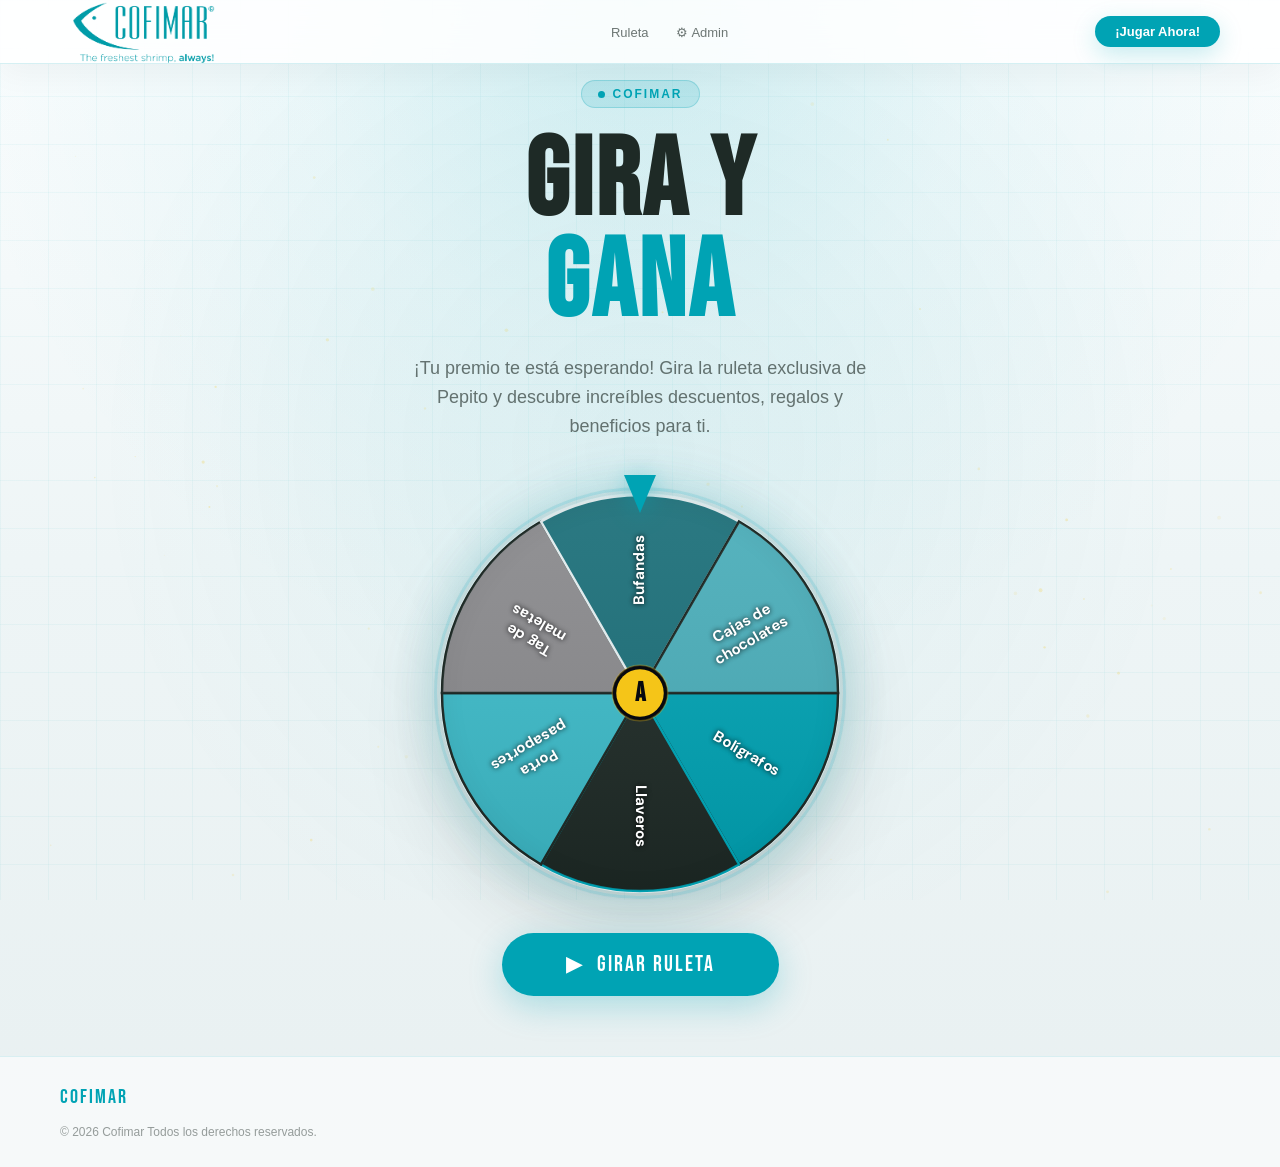
==== index.html @ 33d2b13e "logo" ====
<!DOCTYPE html>
<html lang="es">
<head>
  <meta charset="UTF-8" />
  <meta name="viewport" content="width=device-width, initial-scale=1.0" />
  <title>Cofimar — Ruleta de Premios</title>
  <link rel="preconnect" href="https://fonts.googleapis.com" />
  <link rel="preconnect" href="https://fonts.gstatic.com" crossorigin />
  <link href="https://fonts.googleapis.com/css2?family=Bebas+Neue&family=DM+Sans:wght@400;500;700&display=swap" rel="stylesheet" />
  <link rel="stylesheet" href="css/base.css" />
  <link rel="stylesheet" href="css/navbar.css" />
  <link rel="stylesheet" href="css/hero.css" />
  <link rel="stylesheet" href="css/wheel.css" />
  <link rel="stylesheet" href="css/sections.css" />
  <link rel="stylesheet" href="css/modal.css" />
  <link rel="stylesheet" href="css/footer.css" />
</head>
<body>

  <!-- Background canvas -->
  <canvas id="bgCanvas"></canvas>

  <!-- ── NAVBAR ── -->
  <nav id="navbar">
    <a href="#" class="nav-logo">
      <img src="Img/Logo-Cofimar.png" alt="Cofimar Logo" class="logo-img">
      <!-- <div class="nav-logo-mark">C</div>
      <span class="nav-logo-text">Cofimar</span> -->
    </a>
    <ul class="nav-links" id="navLinks">
      <li><a href="#ruleta">Ruleta</a></li>
      <li><a href="admin.html">⚙ Admin</a></li>
      <!-- <li><a href="#premios">Premios</a></li>
      <li><a href="#nosotros">Nosotros</a></li> -->
    </ul>
    <a href="#ruleta" class="nav-cta">¡Jugar Ahora!</a>
    <button class="nav-hamburger" id="hamburger" aria-label="Menú">
      <span></span><span></span><span></span>
    </button>
  </nav>

  <!-- ── HERO ── -->
  <section class="hero" id="ruleta">
    <div class="hero-eyebrow">
      <div class="eyebrow-dot"></div>
      Cofimar
    </div>
    <h1 class="hero-title">GIRA Y<br><span class="gold">GANA</span></h1>
    <p class="hero-sub">¡Tu premio te está esperando! Gira la ruleta exclusiva de Pepito y descubre increíbles descuentos, regalos y beneficios para ti.</p>

    <div class="wheel-stage">
      <div class="wheel-glow"></div>
      <div class="wheel-outer">
        <div class="wheel-pointer"></div>
        <div class="wheel-border"></div>
        <canvas id="wheelCanvas"></canvas>
      </div>
    </div>

    <div class="controls">
      <button class="spin-btn" id="spinBtn">&#9654;&nbsp;&nbsp;GIRAR RULETA</button>
      <!-- <p class="spin-hint">Un intento por visita &mdash; Premios reales garantizados</p> -->
    </div>
  </section>

  
  <!--  PREMIOS 
  <section class="prizes-section" id="premios">
    <p class="section-label">Lo que puedes ganar</p>
    <h2 class="section-title">NUESTROS PREMIOS</h2>
    <div class="prizes-grid" id="prizesGrid"></div>
  </section>

  <!-- ── NOSOTROS ─
  <section class="features-section" id="nosotros">
    <p class="section-label">¿Por qué Pepito?</p>
    <h2 class="section-title">CONFIANZA GARANTIZADA</h2>
    <div class="features-grid">
      <div class="feature-card">
        <div class="feature-icon">🏆</div>
        <div class="feature-title">Premios Reales</div>
        <div class="feature-text">Todos los premios son válidos y canjeables en cualquiera de nuestras sucursales a nivel nacional.</div>
      </div>
      <div class="feature-card">
        <div class="feature-icon">⚡</div>
        <div class="feature-title">Instantáneo</div>
        <div class="feature-text">Sabrás tu premio al instante. Sin formularios, sin esperas, sin complicaciones.</div>
      </div>
      <div class="feature-card">
        <div class="feature-icon">🔒</div>
        <div class="feature-title">100% Seguro</div>
        <div class="feature-text">Tu participación está protegida. No requerimos datos bancarios ni información sensible.</div>
      </div>
      <div class="feature-card">
        <div class="feature-icon">🎯</div>
        <div class="feature-title">Sin Letra Chica</div>
        <div class="feature-text">Lo que ves es lo que recibes. Pepito cree en la transparencia total con sus clientes.</div>
      </div>
    </div>
  </section> -->

  <!-- ── FOOTER ── -->
  <footer>
    <div class="footer-logo">Cofimar</div>
    <div class="footer-links">
      <!-- <a href="#">Términos y Condiciones</a>
      <a href="#">Política de Privacidad</a>
      <a href="#">Contacto</a>
      <a href="#">Sucursales</a> -->
    </div>
    <div class="footer-copy">&copy; 2026 Cofimar Todos los derechos reservados.</div>
  </footer>

  <!-- ── CONFETTI ── -->
  <div class="confetti-container" id="confettiContainer"></div>

  <!-- ── MODAL ── -->
  <div class="modal-overlay" id="modalOverlay">
    <div class="modal-card">
      <div class="modal-stars">
        <span class="modal-star">⭐</span>
        <span class="modal-star">⭐</span>
        <span class="modal-star">⭐</span>
      </div>
      <div class="modal-icon-wrap" id="modalIcon">🏆</div>
      <div class="modal-tag">¡Felicidades!</div>
      <div class="modal-title">Acabas de ganar</div>
      <div class="modal-prize" id="modalPrize">Premio</div>
      <div class="modal-stock-info" id="modalStock"></div>
      <div class="modal-desc" id="modalDesc">Descripción del premio.</div>
      <button class="modal-btn" id="modalClaimBtn">🎁 &nbsp;RECLAMAR PREMIO</button>
      <!-- <button class="modal-secondary" id="modalCloseBtn">Cerrar</button> -->
    </div>
  </div>

  <!-- ── SCRIPTS ── -->
  <script src="js/data.js"></script>
  <script src="js/stock.js"></script>
  <script src="js/background.js"></script>
  <script src="js/wheel.js"></script>
  <script src="js/prizes.js"></script>
  <script src="js/confetti.js"></script>
  <script src="js/modal.js"></script>
  <script src="js/navbar.js"></script>
  <script src="js/main.js"></script>

</body>
</html>
---- css/base.css ----
*, *::before, *::after {
  box-sizing: border-box;
  margin: 0;
  padding: 0;
}

:root {
  --gold:       #00a3b4;
  --gold-light: #3dbcca;
  --gold-dim:   rgba(0, 163, 180, 0.14);
  --dark:       #1e2a26;
  --dark2:      #24332f;
  --dark3:      #eef3f4;
  --text:       #1e2a26;
  --text-muted: rgba(30, 42, 38, 0.64);
  --radius:     20px;
  --radius-sm:  10px;
  --transition: 0.2s ease;
}

html {
  scroll-behavior: smooth;
}

body {
  font-family: 'Montserrat', sans-serif;
  background:
    radial-gradient(circle at top center, rgba(0, 163, 180, 0.16) 0%, rgba(0, 163, 180, 0.05) 26%, transparent 52%),
    linear-gradient(180deg, #fafdfe 0%, #eef5f6 48%, #e8f0f1 100%);
  color: var(--text);
  min-height: 100vh;
  overflow-x: hidden;
}

/* Grid background pattern */
body::before {
  content: '';
  position: fixed;
  inset: 0;
  background-image:
    linear-gradient(rgba(0, 163, 180, 0.045) 1px, transparent 1px),
    linear-gradient(90deg, rgba(0, 163, 180, 0.045) 1px, transparent 1px),
    radial-gradient(circle at center, rgba(0, 163, 180, 0.06) 0%, transparent 70%);
  background-size: 48px 48px, 48px 48px, 100% 100%;
  pointer-events: none;
  z-index: 0;
}

/* Particle background canvas */
#bgCanvas {
  position: fixed;
  inset: 0;
  width: 100%;
  height: 100%;
  pointer-events: none;
  z-index: 0;
  opacity: 0.34;
}

/* Shared section labels */
.section-label {
  text-align: center;
  font-size: 12px;
  font-weight: 600;
  color: var(--gold);
  letter-spacing: 3px;
  text-transform: uppercase;
  margin-bottom: 14px;
}

.section-title {
  text-align: center;
  font-family: 'Bebas Neue', cursive;
  font-size: clamp(32px, 5vw, 52px);
  letter-spacing: 2px;
  color: var(--text);
  margin-bottom: 40px;
}

/* ─── Animations ─── */
@keyframes fadeUp {
  from { opacity: 0; transform: translateY(24px); }
  to   { opacity: 1; transform: translateY(0); }
}

@keyframes pulse {
  0%, 100% { opacity: 1; transform: scale(1); }
  50%       { opacity: 0.5; transform: scale(0.7); }
}

@keyframes glowPulse {
  0%, 100% { transform: scale(1); opacity: 0.8; }
  50%       { transform: scale(1.12); opacity: 1; }
}

@keyframes btnGlow {
  0%, 100% { box-shadow: 0 8px 40px rgba(0, 163, 180, 0.35), 0 0 0 0 rgba(0, 163, 180, 0.2); }
  50%       { box-shadow: 0 8px 40px rgba(0, 163, 180, 0.5), 0 0 0 12px rgba(0, 163, 180, 0); }
}

@keyframes popIn {
  0%   { transform: scale(0.3) rotate(-6deg); opacity: 0; }
  100% { transform: scale(1) rotate(0deg);    opacity: 1; }
}

@keyframes bounce {
  0%   { transform: translateY(0); }
  100% { transform: translateY(-8px); }
}

@keyframes starPop {
  0%  { transform: scale(0); opacity: 0; }
  60% { transform: scale(1.3); }
  100%{ transform: scale(1); opacity: 1; }
}

@keyframes confettiFall {
  0%   { transform: translateY(-20px) rotate(0deg); opacity: 1; }
  100% { transform: translateY(110vh) rotate(720deg); opacity: 0; }
}
---- css/navbar.css ----
/* ─────────────────────────────────────────
   navbar.css — Top navigation bar
───────────────────────────────────────── */

nav {
  position: fixed;
  top: 0; left: 0; right: 0;
  z-index: 100;
  display: flex;
  align-items: center;
  justify-content: space-between;
  padding: 0 clamp(16px, 5vw, 60px);
  height: 64px;
  background: rgba(255,255,255,0.86);
  backdrop-filter: blur(20px);
  border-bottom: 1px solid rgba(0,163,180,0.16);
  box-shadow: 0 10px 30px rgba(0,0,0,0.04);
}

/* Logo */
.nav-logo {
  display: flex;
  align-items: center;
  gap: 10px;
  text-decoration: none;
}

.logo-img {
  height: 100px; /* ajusta según tu diseño */
  width: auto;
  object-fit: contain;
}

.nav-logo-mark {
  width: 34px;
  height: 34px;
  border-radius: 10px;
  background: var(--gold);
  display: flex;
  align-items: center;
  justify-content: center;
  font-family: 'Bebas Neue', cursive;
  font-size: 20px;
  color: #ffffff;
  box-shadow: 0 8px 20px rgba(0,163,180,0.24);
}

.nav-logo-text {
  font-family: 'Bebas Neue', cursive;
  font-size: 22px;
  color: var(--gold);
  letter-spacing: 2px;
}

.nav-logo-text span {
  color: var(--text);
}

/* Links */
.nav-links {
  display: flex;
  gap: 28px;
  list-style: none;
}

.nav-links a {
  font-size: 13px;
  font-weight: 500;
  color: var(--text-muted);
  text-decoration: none;
  transition: color var(--transition);
}

.nav-links a:hover {
  color: var(--gold);
}

/* CTA button */
.nav-cta {
  background: var(--gold);
  color: #ffffff;
  border: none;
  border-radius: 50px;
  padding: 8px 20px;
  font-size: 13px;
  font-weight: 700;
  cursor: pointer;
  text-decoration: none;
  transition: transform 0.15s, box-shadow 0.15s;
  box-shadow: 0 8px 24px rgba(0,163,180,0.22);
}

.nav-cta:hover {
  transform: translateY(-1px);
  box-shadow: 0 10px 28px rgba(0,163,180,0.32);
}

/* Hamburger (mobile) */
.nav-hamburger {
  display: none;
  flex-direction: column;
  gap: 5px;
  cursor: pointer;
  background: none;
  border: none;
  padding: 4px;
}

.nav-hamburger span {
  display: block;
  width: 22px;
  height: 2px;
  background: var(--text);
  border-radius: 2px;
  transition: all 0.3s;
}

/* ─── Responsive ─── */
@media (max-width: 768px) {
  .nav-links,
  .nav-cta {
    display: none;
  }

  .nav-hamburger {
    display: flex;
  }

  .nav-links.open {
    display: flex;
    flex-direction: column;
    gap: 0;
    position: fixed;
    top: 64px;
    left: 0; right: 0;
    background: rgba(255,255,255,0.98);
    border-bottom: 1px solid rgba(0,163,180,0.12);
    padding: 16px 0;
    z-index: 99;
  }

  .nav-links.open li a {
    display: block;
    padding: 12px 24px;
    font-size: 15px;
  }
}
---- css/hero.css ----
/* ─────────────────────────────────────────
   hero.css — Hero section & CTA
───────────────────────────────────────── */

.hero {
  position: relative;
  z-index: 1;
  min-height: 100vh;
  display: flex;
  flex-direction: column;
  align-items: center;
  justify-content: center;
  padding: 80px clamp(16px, 5vw, 60px) 60px;
  text-align: center;
}

/* Eyebrow badge */
.hero-eyebrow {
  display: inline-flex;
  align-items: center;
  gap: 8px;
  background: var(--gold-dim);
  border: 1px solid rgba(0, 163, 180, 0.24);
  border-radius: 50px;
  padding: 6px 16px;
  font-size: 12px;
  font-weight: 600;
  color: var(--gold);
  letter-spacing: 2px;
  text-transform: uppercase;
  margin-bottom: 24px;
  animation: fadeUp 0.6s ease both;
}

.eyebrow-dot {
  width: 7px;
  height: 7px;
  border-radius: 50%;
  background: var(--gold);
  animation: pulse 2s ease infinite;
}

/* Title */
.hero-title {
  font-family: 'Bebas Neue', cursive;
  font-size: clamp(54px, 10vw, 110px);
  line-height: 0.92;
  letter-spacing: 3px;
  color: var(--text);
  margin-bottom: 20px;
  animation: fadeUp 0.6s 0.1s ease both;
}

.hero-title .gold {
  color: var(--gold);
}

/* Subtitle */
.hero-sub {
  font-size: clamp(15px, 2vw, 18px);
  color: var(--text-muted);
  max-width: 480px;
  line-height: 1.6;
  margin-bottom: 52px;
  animation: fadeUp 0.6s 0.2s ease both;
}

/* Spin button & hint */
.controls {
  margin-top: 40px;
  display: flex;
  flex-direction: column;
  align-items: center;
  gap: 20px;
  animation: fadeUp 0.7s 0.4s ease both;
}

.spin-btn {
  position: relative;
  background: var(--gold);
  color: #ffffff;
  border: none;
  border-radius: 50px;
  padding: clamp(14px, 2vw, 18px) clamp(36px, 6vw, 64px);
  font-family: 'Bebas Neue', cursive;
  font-size: clamp(18px, 3vw, 22px);
  letter-spacing: 2px;
  cursor: pointer;
  overflow: hidden;
  transition: transform 0.15s, box-shadow 0.2s;
  box-shadow: 0 10px 34px rgba(0, 163, 180, 0.28);
  animation: btnGlow 2.5s ease infinite;
}

.spin-btn::before {
  content: '';
  position: absolute;
  top: 0; left: -100%;
  width: 60%; height: 100%;
  background: linear-gradient(90deg, transparent, rgba(255, 255, 255, 0.35), transparent);
  transition: left 0.55s;
}

.spin-btn:hover::before {
  left: 150%;
}

.spin-btn:hover:not(:disabled) {
  transform: translateY(-3px);
  box-shadow: 0 16px 44px rgba(0, 163, 180, 0.38);
  animation: none;
}

.spin-btn:active:not(:disabled) {
  transform: scale(0.97);
}

.spin-btn:disabled {
  opacity: 0.45;
  cursor: not-allowed;
  transform: none;
  animation: none;
}

.spin-hint {
  font-size: 12px;
  color: var(--text-muted);
  letter-spacing: 0.5px;
}
---- css/wheel.css ----
/* ─────────────────────────────────────────
   wheel.css — Roulette wheel visual
───────────────────────────────────────── */

.wheel-stage {
  position: relative;
  display: flex;
  align-items: center;
  justify-content: center;
  animation: fadeUp 0.7s 0.3s ease both;
}

.wheel-glow {
  position: absolute;
  width: clamp(280px, 60vw, 420px);
  height: clamp(280px, 60vw, 420px);
  border-radius: 50%;
  background: radial-gradient(circle, rgba(0, 163, 180, 0.22) 0%, rgba(0, 163, 180, 0.08) 42%, transparent 72%);
  pointer-events: none;
  animation: glowPulse 3s ease infinite;
}

.wheel-outer {
  position: relative;
  width: clamp(260px, 55vw, 400px);
  height: clamp(260px, 55vw, 400px);
}

.wheel-pointer {
  position: absolute;
  top: -18px;
  left: 50%;
  transform: translateX(-50%);
  z-index: 10;
  width: 0;
  height: 0;
  border-left:  clamp(12px, 2vw, 16px) solid transparent;
  border-right: clamp(12px, 2vw, 16px) solid transparent;
  border-top:   clamp(28px, 4vw, 38px) solid var(--gold);
  filter: drop-shadow(0 4px 12px rgba(0, 163, 180, 0.45));
}

.wheel-border {
  position: absolute;
  inset: -6px;
  border-radius: 50%;
  border: 3px solid rgba(0, 163, 180, 0.18);
  box-shadow:
    0 0 60px rgba(0, 163, 180, 0.10),
    inset 0 0 30px rgba(30, 42, 38, 0.08);
}

#wheelCanvas {
  width: 100%;
  height: 100%;
  border-radius: 50%;
  display: block;
  box-shadow:
    0 0 60px rgba(0, 163, 180, 0.14),
    0 30px 80px rgba(30, 42, 38, 0.16);
  background: transparent;
}
---- css/sections.css ----
/* ─────────────────────────────────────────
   sections.css — Prizes & Features sections
───────────────────────────────────────── */

/* ── Prizes ── */
.prizes-section {
  position: relative;
  z-index: 1;
  padding: 60px clamp(16px, 5vw, 80px);
}

.prizes-grid {
  display: grid;
  grid-template-columns: repeat(auto-fit, minmax(200px, 1fr));
  gap: 16px;
  max-width: 900px;
  margin: 0 auto;
}

.prize-card {
  background: var(--dark2);
  border: 1px solid rgba(255, 255, 255, 0.06);
  border-radius: var(--radius);
  padding: 20px;
  display: flex;
  align-items: center;
  gap: 14px;
  transition: border-color 0.25s, transform 0.2s, box-shadow 0.2s;
  cursor: default;
}

.prize-card:hover {
  border-color: rgba(245, 197, 24, 0.3);
  transform: translateY(-2px);
  box-shadow: 0 12px 32px rgba(0, 0, 0, 0.4);
}

.prize-icon-wrap {
  width: 44px;
  height: 44px;
  flex-shrink: 0;
  border-radius: 12px;
  display: flex;
  align-items: center;
  justify-content: center;
  font-size: 22px;
}

.prize-info {
  min-width: 0;
}

.prize-name {
  font-size: 14px;
  font-weight: 700;
  color: var(--text);
  white-space: nowrap;
  overflow: hidden;
  text-overflow: ellipsis;
}

.prize-desc {
  font-size: 12px;
  color: var(--text-muted);
  margin-top: 2px;
  line-height: 1.4;
}

/* ── Features ── */
.features-section {
  position: relative;
  z-index: 1;
  padding: 40px clamp(16px, 5vw, 80px) 80px;
}

.features-grid {
  display: grid;
  grid-template-columns: repeat(auto-fit, minmax(220px, 1fr));
  gap: 20px;
  max-width: 900px;
  margin: 0 auto;
}

.feature-card {
  background: var(--dark3);
  border: 1px solid rgba(255, 255, 255, 0.05);
  border-radius: var(--radius);
  padding: 24px;
}

.feature-icon {
  width: 40px;
  height: 40px;
  border-radius: 10px;
  background: var(--gold-dim);
  border: 1px solid rgba(245, 197, 24, 0.2);
  display: flex;
  align-items: center;
  justify-content: center;
  font-size: 18px;
  margin-bottom: 14px;
}

.feature-title {
  font-size: 15px;
  font-weight: 700;
  color: var(--text);
  margin-bottom: 6px;
}

.feature-text {
  font-size: 13px;
  color: var(--text-muted);
  line-height: 1.5;
}

/* ── Stock badges ── */
.stock-badge {
  display: inline-block;
  margin-top: 6px;
  padding: 2px 8px;
  border-radius: 50px;
  font-size: 11px;
  font-weight: 600;
  letter-spacing: 0.3px;
}

.stock-ok {
  background: rgba(39, 174, 96, 0.15);
  color: #2ecc71;
  border: 1px solid rgba(39, 174, 96, 0.3);
}

.stock-low {
  background: rgba(230, 126, 34, 0.15);
  color: #e67e22;
  border: 1px solid rgba(230, 126, 34, 0.3);
  animation: stockPulse 1.5s ease infinite;
}

.stock-empty {
  background: rgba(255, 255, 255, 0.05);
  color: rgba(255, 255, 255, 0.3);
  border: 1px solid rgba(255, 255, 255, 0.08);
}

@keyframes stockPulse {
  0%, 100% { opacity: 1; }
  50%       { opacity: 0.6; }
}

/* Card agotada */
.prize-card--empty {
  opacity: 0.4;
  filter: grayscale(0.7);
  pointer-events: none;
}

/* ─── Responsive ─── */
@media (max-width: 480px) {
  .prizes-grid    { grid-template-columns: 1fr; }
  .features-grid  { grid-template-columns: 1fr; }
}

@media (max-width: 768px) {
  .prizes-grid { grid-template-columns: 1fr 1fr; }
}
---- css/modal.css ----
/* ─────────────────────────────────────────
   modal.css — Winner modal & confetti
───────────────────────────────────────── */

/* Overlay */
.modal-overlay {
  display: none;
  position: fixed;
  inset: 0;
  z-index: 200;
  background: rgba(30, 42, 38, 0.50);
  backdrop-filter: blur(8px);
  align-items: center;
  justify-content: center;
  padding: 20px;
}

.modal-overlay.active {
  display: flex;
}

/* Card */
.modal-card {
  background: rgba(255, 255, 255, 0.96);
  border: 1px solid rgba(0, 163, 180, 0.24);
  border-radius: 24px;
  padding: clamp(28px, 5vw, 48px);
  max-width: 380px;
  width: 100%;
  text-align: center;
  position: relative;
  animation: popIn 0.45s cubic-bezier(0.175, 0.885, 0.32, 1.275) both;
  box-shadow:
    0 0 80px rgba(0, 163, 180, 0.10),
    0 40px 100px rgba(30, 42, 38, 0.22);
}

/* Stars */
.modal-stars {
  display: flex;
  justify-content: center;
  gap: 4px;
  margin-bottom: 12px;
}

.modal-star {
  font-size: 20px;
  animation: starPop 0.4s ease both;
}

.modal-star:nth-child(1) { animation-delay: 0.1s; }
.modal-star:nth-child(2) { animation-delay: 0.2s; }
.modal-star:nth-child(3) { animation-delay: 0.3s; }

/* Icon */
.modal-icon-wrap {
  width: 80px;
  height: 80px;
  border-radius: 50%;
  margin: 0 auto 16px;
  display: flex;
  align-items: center;
  justify-content: center;
  font-size: 40px;
  background: var(--gold-dim);
  border: 2px solid rgba(0, 163, 180, 0.18);
  animation: bounce 0.8s ease infinite alternate;
}

/* Labels */
.modal-tag {
  display: inline-block;
  background: var(--gold-dim);
  border: 1px solid rgba(0, 163, 180, 0.24);
  border-radius: 50px;
  padding: 4px 14px;
  font-size: 11px;
  font-weight: 700;
  color: var(--gold);
  letter-spacing: 2px;
  text-transform: uppercase;
  margin-bottom: 10px;
}

.modal-title {
  font-size: 15px;
  font-weight: 500;
  color: var(--text-muted);
  margin-bottom: 8px;
}

.modal-prize {
  font-family: 'Bebas Neue', cursive;
  font-size: clamp(28px, 6vw, 40px);
  letter-spacing: 2px;
  color: var(--gold);
  text-shadow: 0 0 24px rgba(0, 163, 180, 0.20);
  margin-bottom: 10px;
}

.modal-desc {
  font-size: 13px;
  color: var(--text-muted);
  line-height: 1.6;
  margin-bottom: 28px;
}

/* Buttons */
.modal-btn {
  width: 100%;
  background: var(--gold);
  color: #ffffff;
  border: none;
  border-radius: 50px;
  padding: 14px 32px;
  font-family: 'Bebas Neue', cursive;
  font-size: 18px;
  letter-spacing: 2px;
  cursor: pointer;
  transition: transform 0.15s, box-shadow 0.2s;
  box-shadow: 0 6px 24px rgba(0, 163, 180, 0.22);
}

.modal-btn:hover {
  transform: translateY(-2px);
  box-shadow: 0 12px 36px rgba(0, 163, 180, 0.30);
}

.modal-stock-info {
  font-size: 12px;
  color: var(--text-muted);
  margin-bottom: 8px;
}

.modal-stock-low {
  color: #3dbcca;
  font-weight: 600;
}

.modal-secondary {
  display: block;
  margin-top: 12px;
  background: none;
  border: none;
  font-size: 12px;
  color: var(--text-muted);
  cursor: pointer;
  text-decoration: underline;
  transition: color var(--transition);
}

.modal-secondary:hover {
  color: var(--text);
}

/* ── Confetti ── */
.confetti-container {
  position: fixed;
  inset: 0;
  pointer-events: none;
  z-index: 201;
  overflow: hidden;
}

.confetti-piece {
  position: absolute;
  width: 10px;
  height: 10px;
  border-radius: 2px;
  animation: confettiFall linear forwards;
}
---- css/footer.css ----
/* ─────────────────────────────────────────
   footer.css — Page footer
───────────────────────────────────────── */

footer {
  position: relative;
  z-index: 1;
  border-top: 1px solid rgba(0, 163, 180, 0.12);
  padding: 28px clamp(16px, 5vw, 60px);
  display: flex;
  flex-wrap: wrap;
  align-items: center;
  justify-content: space-between;
  gap: 16px;
  background: rgba(255, 255, 255, 0.6);
}

.footer-logo {
  font-family: 'Bebas Neue', cursive;
  font-size: 20px;
  letter-spacing: 2px;
  color: var(--gold);
}

.footer-logo span {
  color: var(--text);
}

.footer-links {
  display: flex;
  gap: 20px;
  flex-wrap: wrap;
}

.footer-links a {
  font-size: 12px;
  color: var(--text-muted);
  text-decoration: none;
  transition: color var(--transition);
}

.footer-links a:hover {
  color: var(--gold);
}

.footer-copy {
  font-size: 12px;
  color: rgba(30, 42, 38, 0.45);
  width: 100%;
}

/* ─── Responsive ─── */
@media (max-width: 480px) {
  footer {
    flex-direction: column;
    align-items: flex-start;
  }
}
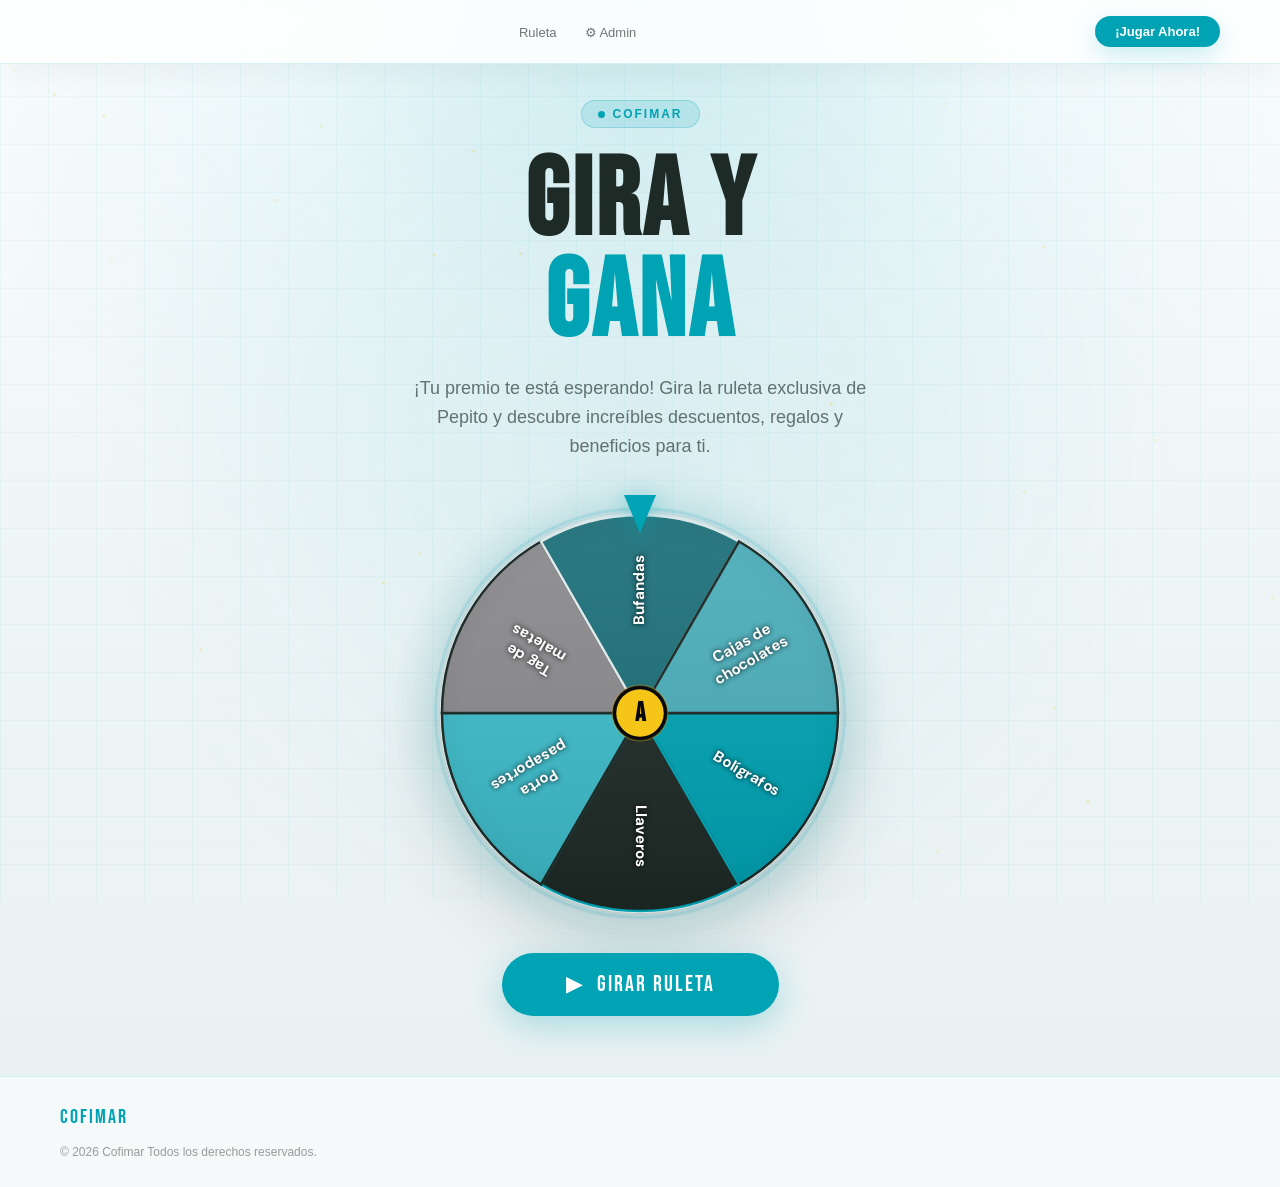
==== commit 32c772c4: "na" ====
--- a/index.html
+++ b/index.html
@@ -23,7 +23,7 @@
   <!-- ── NAVBAR ── -->
   <nav id="navbar">
     <a href="#" class="nav-logo">
-      <img src="Img/Logo-Cofimar.png" alt="Cofimar Logo" class="logo-img">
+      <!-- <img src="Img/Logo-Cofimar.png" alt="Cofimar Logo" class="logo-img"> -->
       <!-- <div class="nav-logo-mark">C</div>
       <span class="nav-logo-text">Cofimar</span> -->
     </a>
--- a/css/navbar.css
+++ b/css/navbar.css
@@ -26,8 +26,10 @@
 }
 
 .logo-img {
-  height: 100px; /* ajusta según tu diseño */
+  display: block;
+  height: 42px;
   width: auto;
+  max-width: 140px;
   object-fit: contain;
 }
 
@@ -117,6 +119,31 @@
 
 /* ─── Responsive ─── */
 @media (max-width: 768px) {
+
+  .nav-logo {
+    gap: 0;
+  }
+
+  .logo-img {
+    height: 32px;
+    max-width: 110px;
+  }
+
+  .hero {
+    justify-content: flex-start;
+    padding: 100px 16px 48px;
+  }
+
+  .hero-title {
+    font-size: clamp(42px, 13vw, 72px);
+  }
+
+  .hero-sub {
+    font-size: 16px;
+    max-width: 320px;
+    margin-bottom: 36px;
+  }
+  
   .nav-links,
   .nav-cta {
     display: none;
--- a/css/hero.css
+++ b/css/hero.css
@@ -10,7 +10,7 @@
   flex-direction: column;
   align-items: center;
   justify-content: center;
-  padding: 80px clamp(16px, 5vw, 60px) 60px;
+  padding: 100px clamp(16px, 5vw, 60px) 60px;
   text-align: center;
 }
 
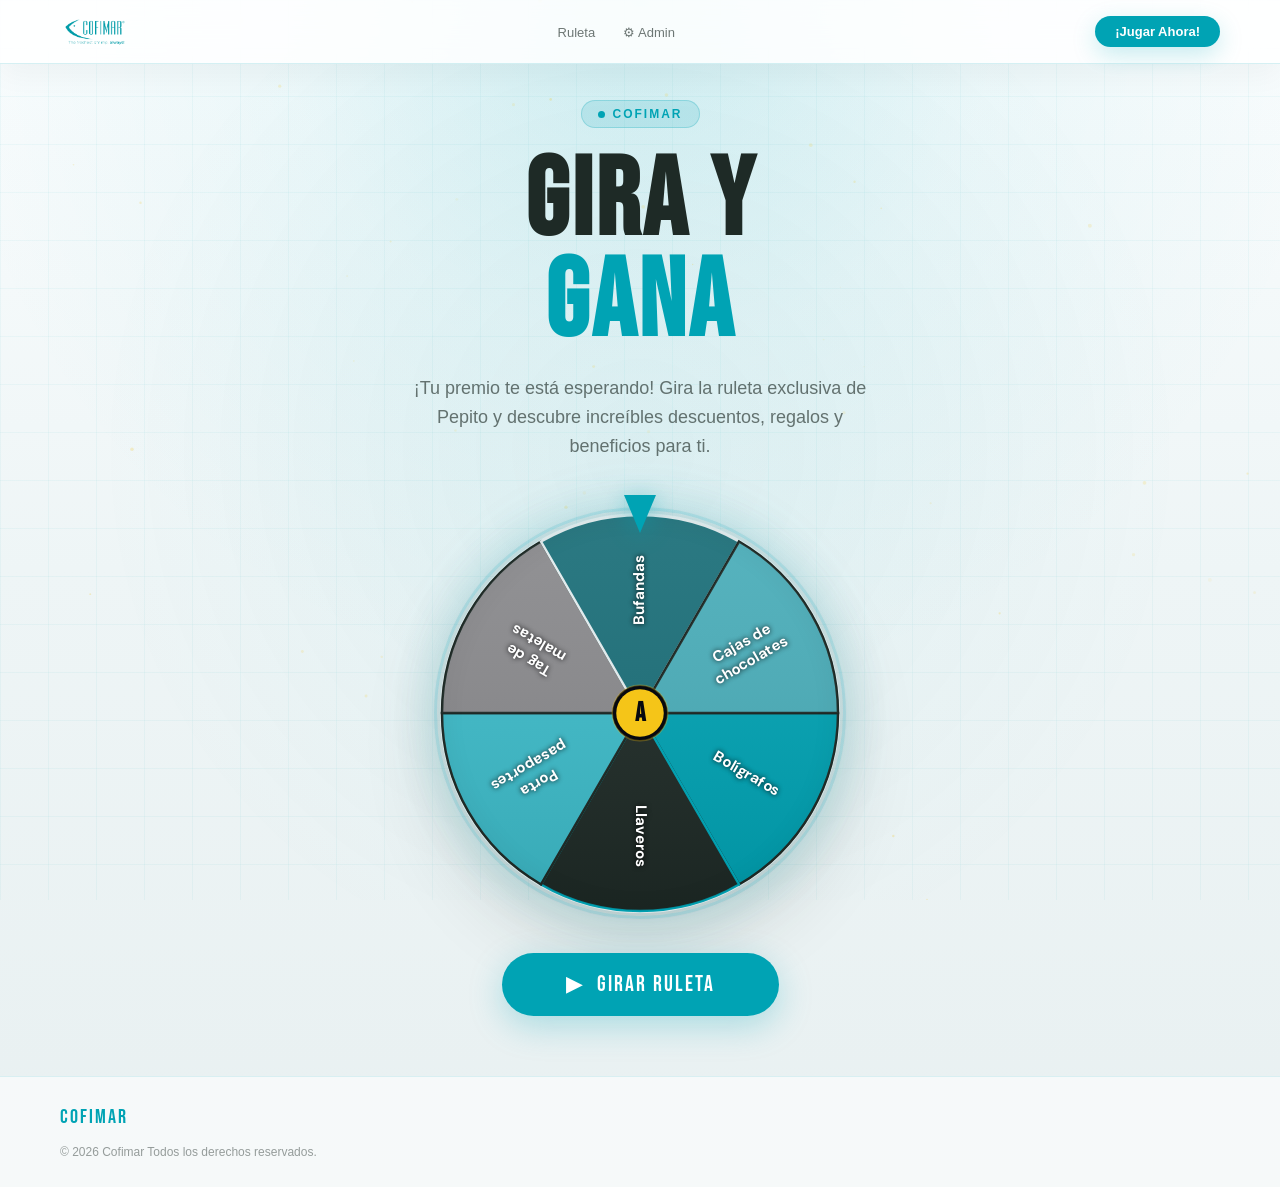
==== commit 03e7d143: "s" ====
--- a/index.html
+++ b/index.html
@@ -23,7 +23,7 @@
   <!-- ── NAVBAR ── -->
   <nav id="navbar">
     <a href="#" class="nav-logo">
-      <!-- <img src="Img/Logo-Cofimar.png" alt="Cofimar Logo" class="logo-img"> -->
+      <img src="Img/Logo-Cofimar.png" alt="Cofimar Logo" class="logo-img">
       <!-- <div class="nav-logo-mark">C</div>
       <span class="nav-logo-text">Cofimar</span> -->
     </a>
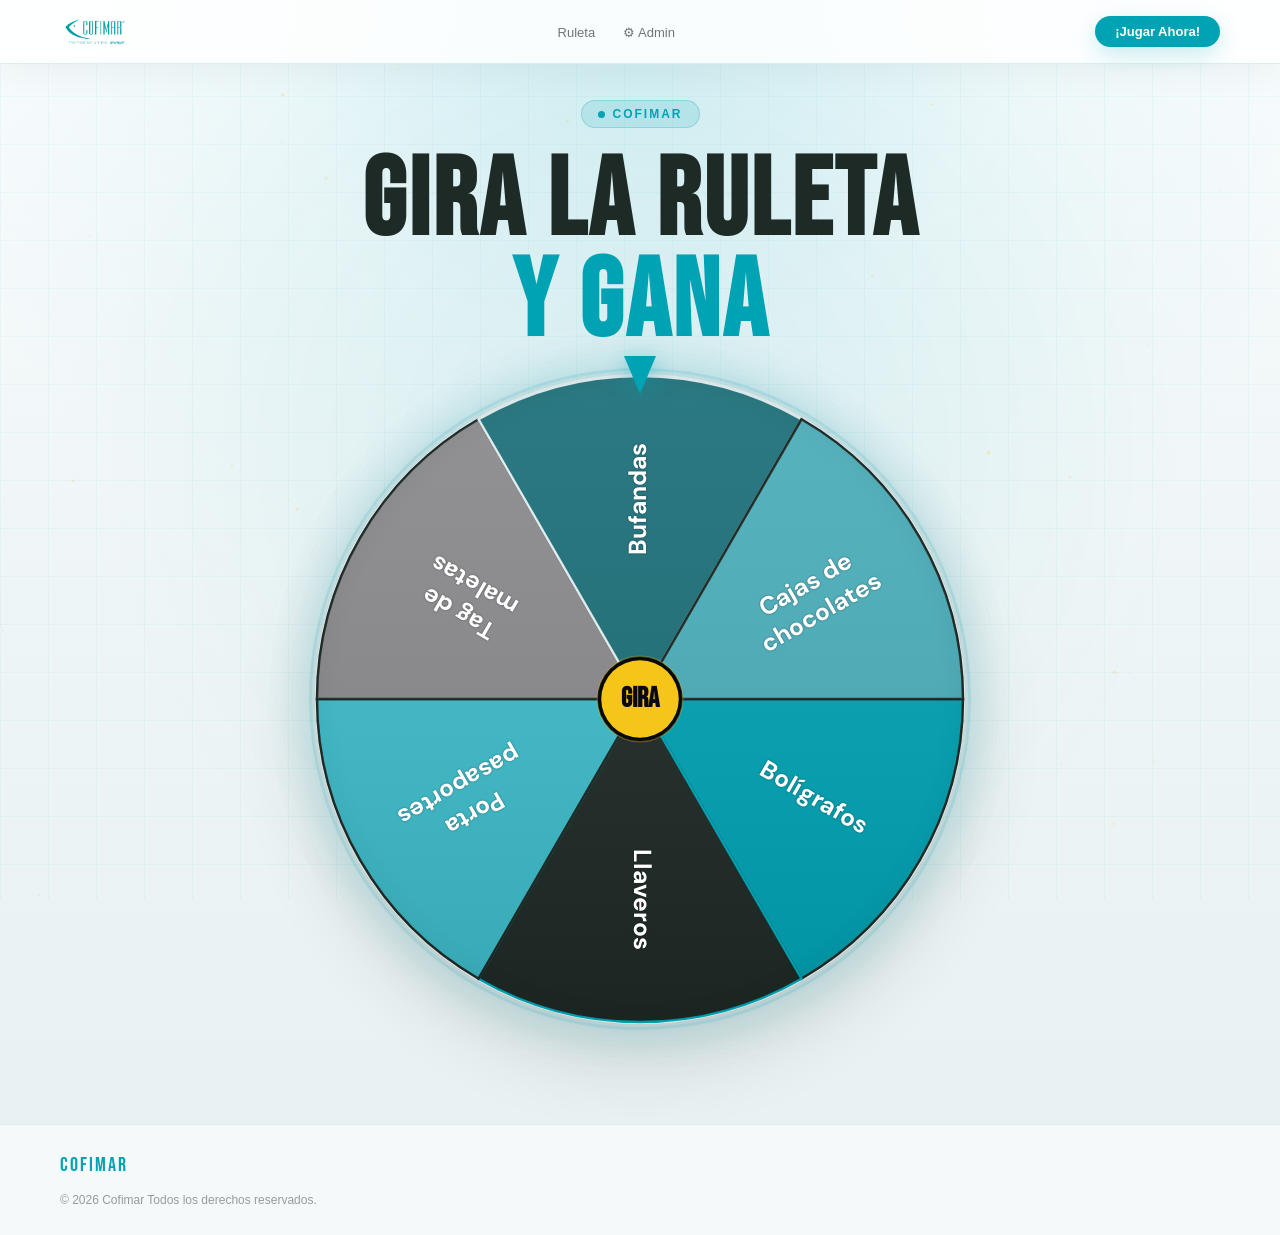
==== commit 7d3815c8: "CAMBIOS EN GIRA" ====
--- a/index.html
+++ b/index.html
@@ -45,10 +45,12 @@
       <div class="eyebrow-dot"></div>
       Cofimar
     </div>
-    <h1 class="hero-title">GIRA Y<br><span class="gold">GANA</span></h1>
-    <p class="hero-sub">¡Tu premio te está esperando! Gira la ruleta exclusiva de Pepito y descubre increíbles descuentos, regalos y beneficios para ti.</p>
+    <h1 class="hero-title">GIRA LA RULETA<br><span class="gold"> Y GANA</span></h1>
+    <!-- <p class="hero-sub">¡Tu premio te está esperando! Gira la ruleta exclusiva de Pepito y descubre increíbles descuentos, regalos y beneficios para ti.</p> -->
 
-    <div class="wheel-stage">
+    <div class="wheel-stage custom-layout">
+
+
       <div class="wheel-glow"></div>
       <div class="wheel-outer">
         <div class="wheel-pointer"></div>
@@ -58,7 +60,10 @@
     </div>
 
     <div class="controls">
-      <button class="spin-btn" id="spinBtn">&#9654;&nbsp;&nbsp;GIRAR RULETA</button>
+      <div class="side-logo">
+    
+  </div>
+      <button class="spin-btn" style="display: none !important;" id="spinBtn">&#9654;&nbsp;&nbsp;GIRAR RULETA</button>
       <!-- <p class="spin-hint">Un intento por visita &mdash; Premios reales garantizados</p> -->
     </div>
   </section>
--- a/css/wheel.css
+++ b/css/wheel.css
@@ -22,8 +22,8 @@
 
 .wheel-outer {
   position: relative;
-  width: clamp(260px, 55vw, 400px);
-  height: clamp(260px, 55vw, 400px);
+  width: clamp(300px, 70vw, 650px);
+  height: clamp(300px, 70vw, 650px);
 }
 
 .wheel-pointer {
@@ -34,10 +34,11 @@
   z-index: 10;
   width: 0;
   height: 0;
-  border-left:  clamp(12px, 2vw, 16px) solid transparent;
+  border-left: clamp(12px, 2vw, 16px) solid transparent;
   border-right: clamp(12px, 2vw, 16px) solid transparent;
-  border-top:   clamp(28px, 4vw, 38px) solid var(--gold);
+  border-top: clamp(28px, 4vw, 38px) solid var(--gold);
   filter: drop-shadow(0 4px 12px rgba(0, 163, 180, 0.45));
+  pointer-events: none;
 }
 
 .wheel-border {
@@ -48,6 +49,7 @@
   box-shadow:
     0 0 60px rgba(0, 163, 180, 0.10),
     inset 0 0 30px rgba(30, 42, 38, 0.08);
+  pointer-events: none;
 }
 
 #wheelCanvas {
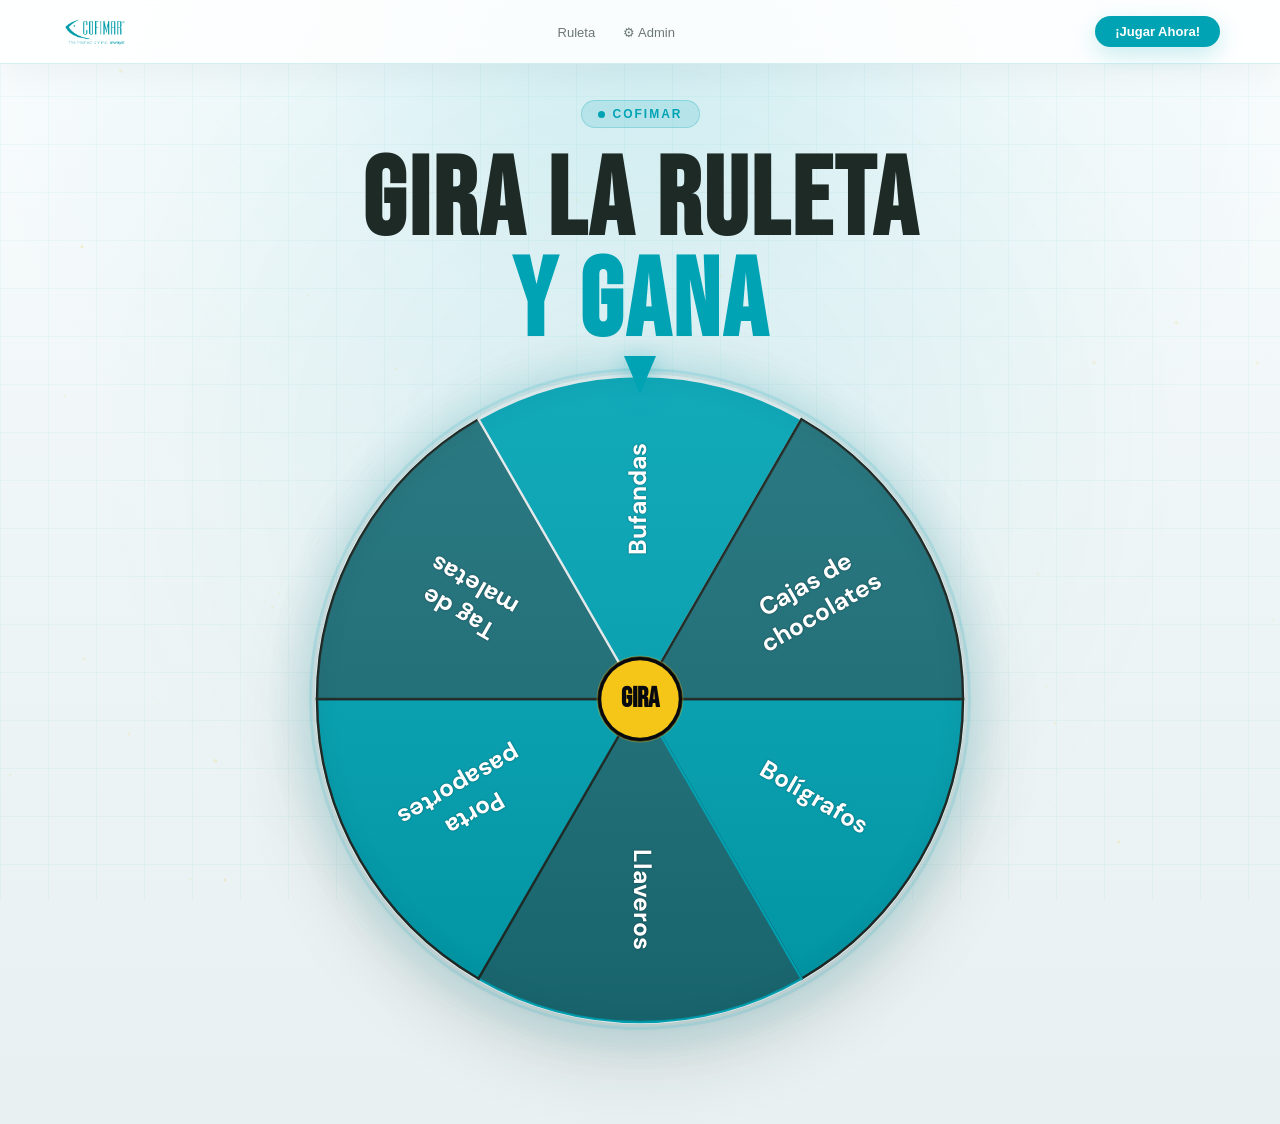
==== commit e9db5e02: "sonido" ====
--- a/index.html
+++ b/index.html
@@ -14,6 +14,7 @@
   <link rel="stylesheet" href="css/sections.css" />
   <link rel="stylesheet" href="css/modal.css" />
   <link rel="stylesheet" href="css/footer.css" />
+  <link rel="icon" href="data:,">
 </head>
 <body>
 
@@ -105,16 +106,16 @@
   </section> -->
 
   <!-- ── FOOTER ── -->
-  <footer>
+  <!-- <footer>
     <div class="footer-logo">Cofimar</div>
     <div class="footer-links">
       <!-- <a href="#">Términos y Condiciones</a>
       <a href="#">Política de Privacidad</a>
       <a href="#">Contacto</a>
-      <a href="#">Sucursales</a> -->
+      <a href="#">Sucursales</a> 
     </div>
     <div class="footer-copy">&copy; 2026 Cofimar Todos los derechos reservados.</div>
-  </footer>
+  </footer> -->
 
   <!-- ── CONFETTI ── -->
   <div class="confetti-container" id="confettiContainer"></div>
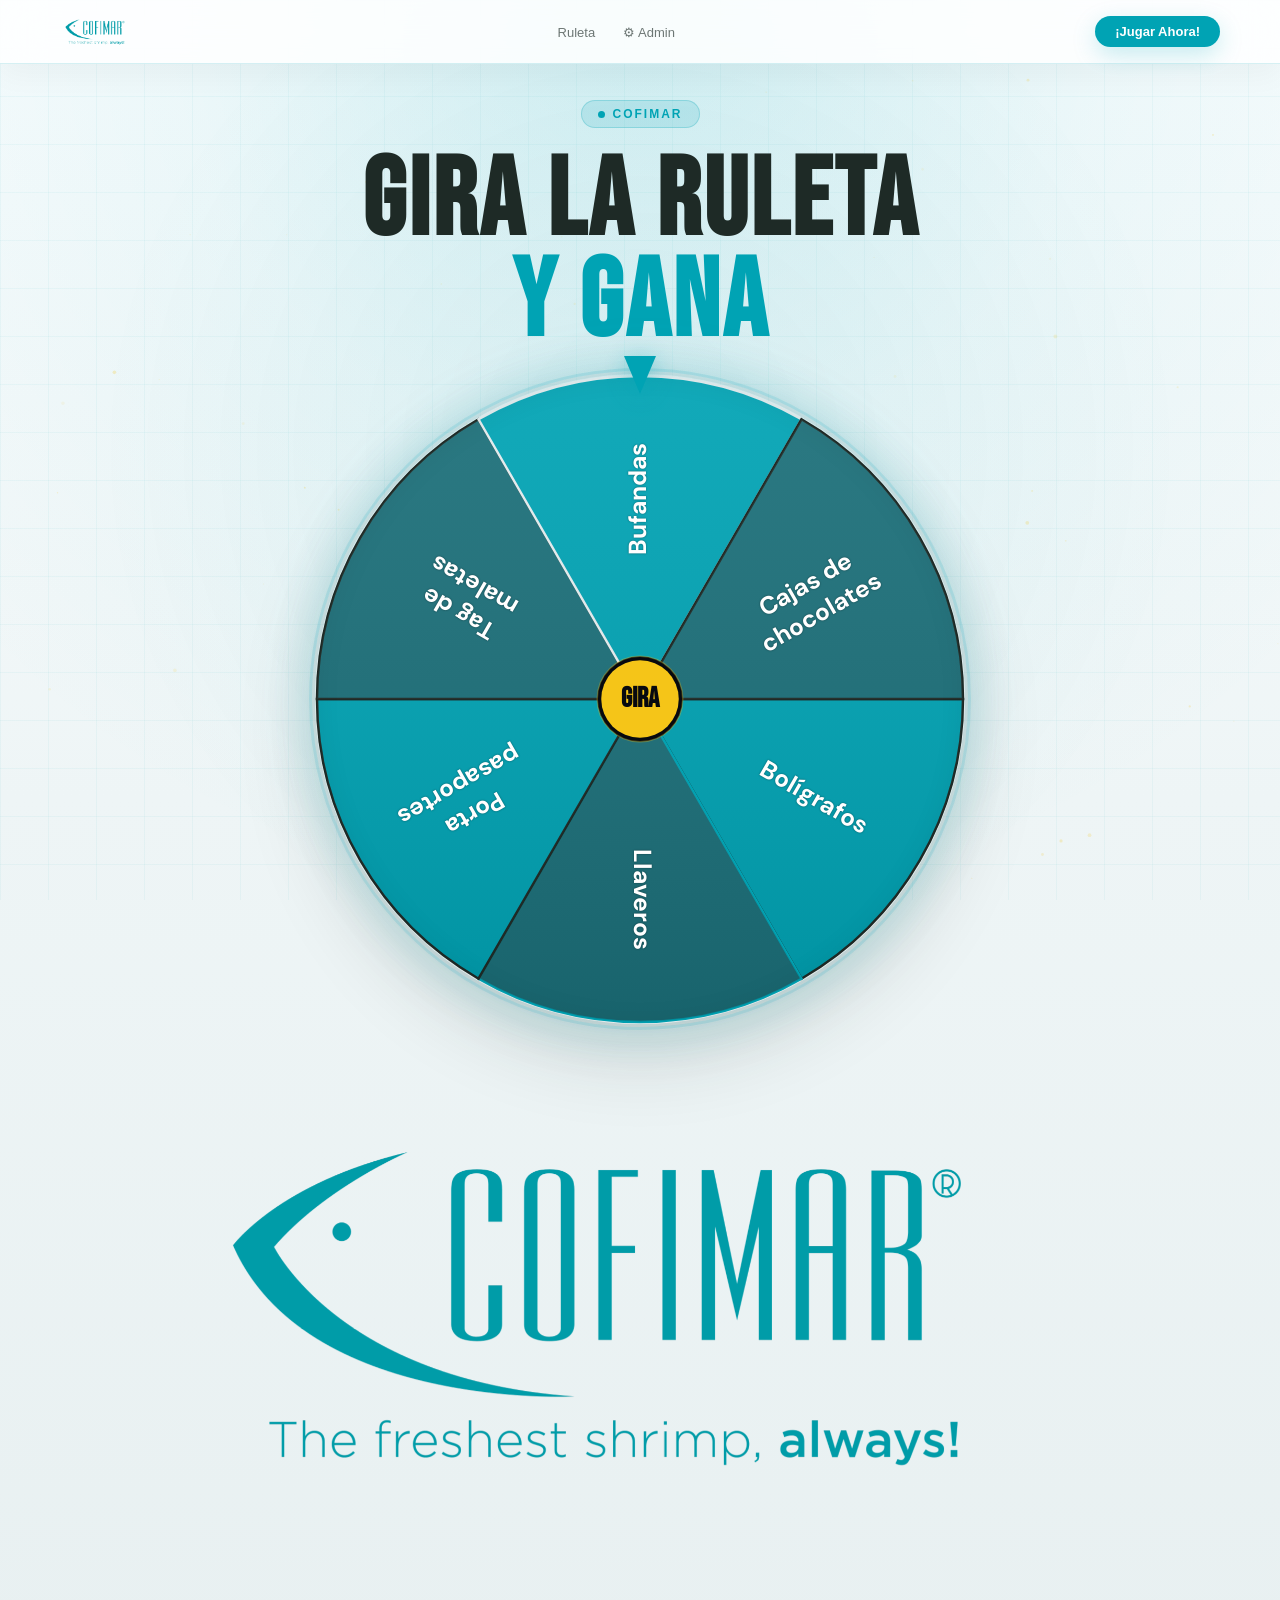
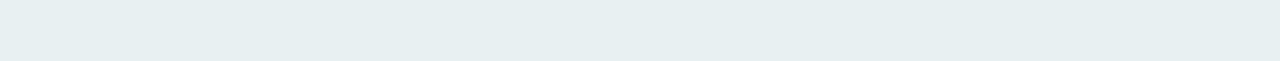
==== commit ea5b9b1e: "logo cofimar" ====
--- a/index.html
+++ b/index.html
@@ -58,6 +58,10 @@
         <div class="wheel-border"></div>
         <canvas id="wheelCanvas"></canvas>
       </div>
+    </div>
+
+    <div class="wheel-logo">
+      <img src="Img/Logo-Cofimar.png" alt="Cofimar Logo">
     </div>
 
     <div class="controls">
--- a/css/base.css
+++ b/css/base.css
@@ -20,6 +20,16 @@
 
 html {
   scroll-behavior: smooth;
+}
+
+.wheel-logo {
+  margin-top: 20px;
+  display: flex;
+  justify-content: center; /* centra horizontalmente */
+}
+
+.wheel-logo img {
+  width: 950px; /* o el tamaño que quieras */
 }
 
 body {
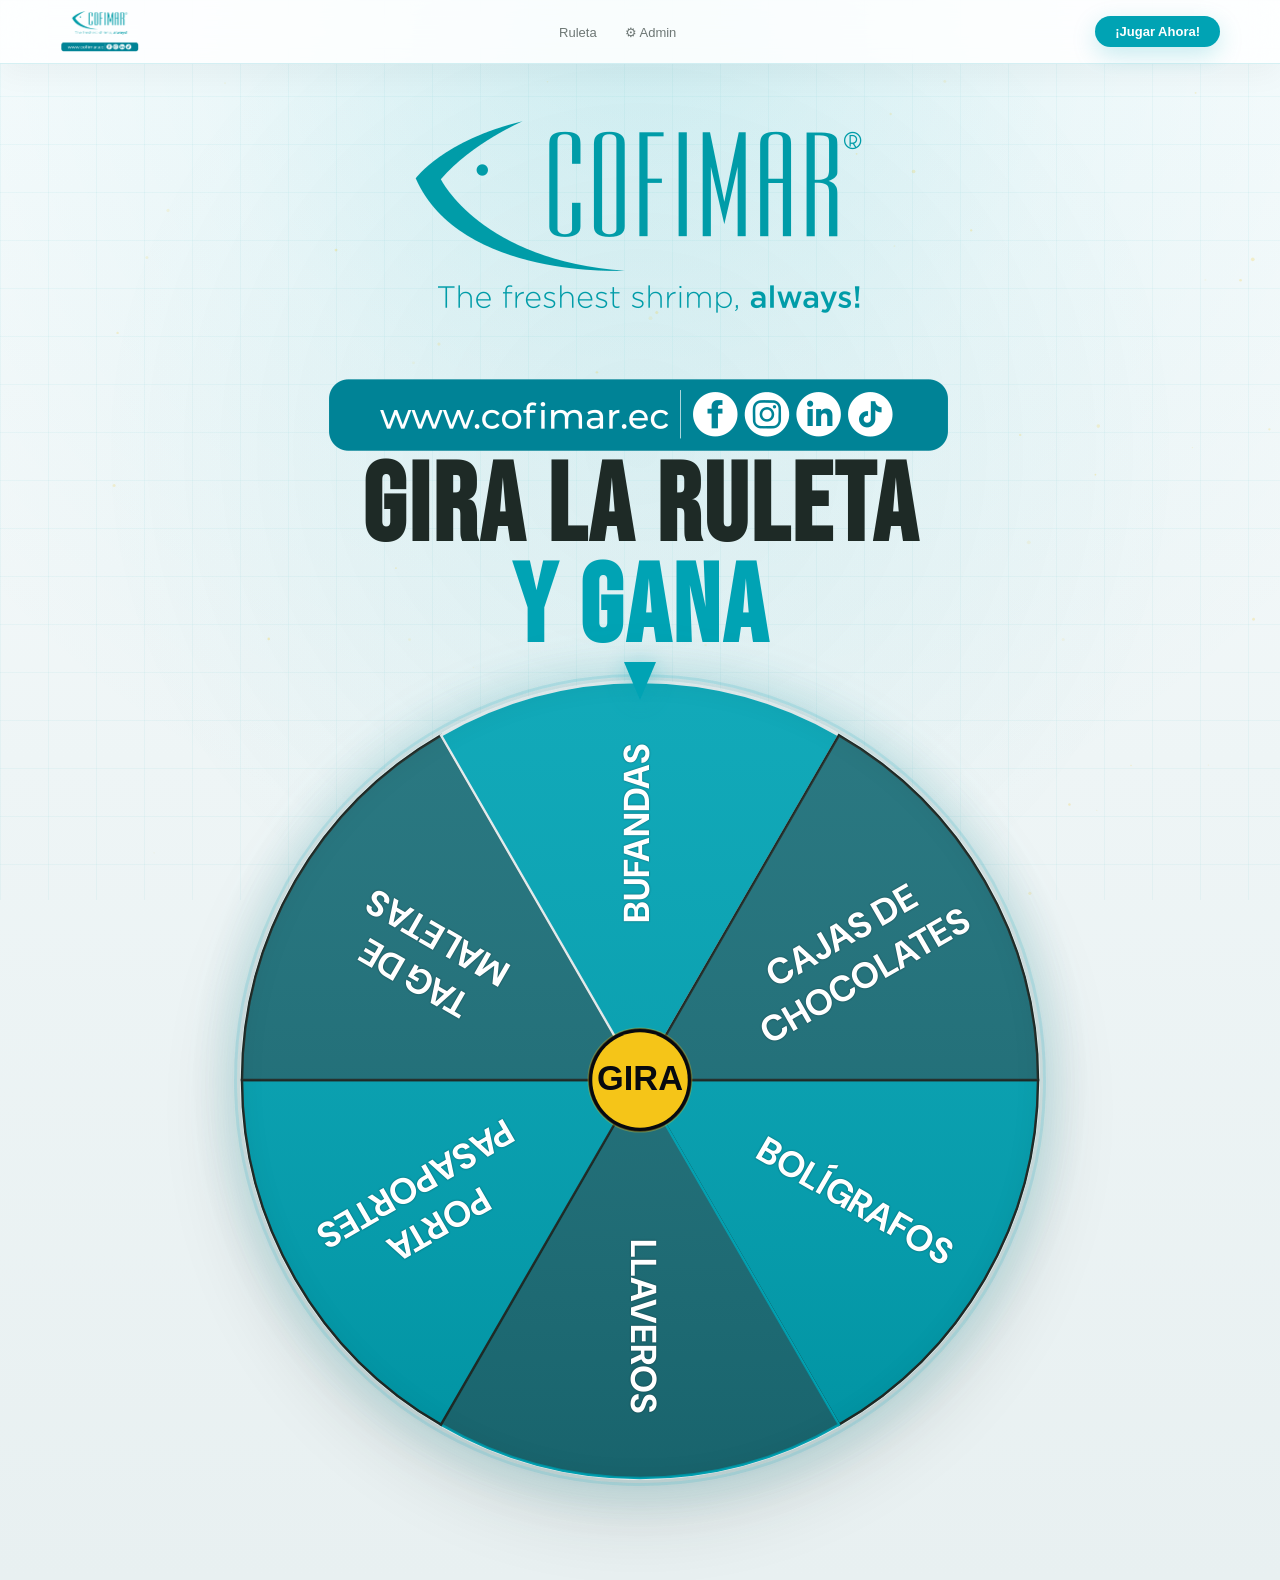
==== commit c04ca10e: "logo y letras" ====
--- a/index.html
+++ b/index.html
@@ -42,10 +42,15 @@
 
   <!-- ── HERO ── -->
   <section class="hero" id="ruleta">
-    <div class="hero-eyebrow">
+    <!-- <div class="hero-eyebrow">
       <div class="eyebrow-dot"></div>
       Cofimar
+    </div> -->
+
+    <div class="wheel-logo">
+      <img src="Img/Logo-Cofimar.png" alt="Cofimar Logo">
     </div>
+
     <h1 class="hero-title">GIRA LA RULETA<br><span class="gold"> Y GANA</span></h1>
     <!-- <p class="hero-sub">¡Tu premio te está esperando! Gira la ruleta exclusiva de Pepito y descubre increíbles descuentos, regalos y beneficios para ti.</p> -->
 
@@ -60,9 +65,9 @@
       </div>
     </div>
 
-    <div class="wheel-logo">
+    <!-- <div class="wheel-logo">
       <img src="Img/Logo-Cofimar.png" alt="Cofimar Logo">
-    </div>
+    </div> -->
 
     <div class="controls">
       <div class="side-logo">
--- a/css/base.css
+++ b/css/base.css
@@ -25,11 +25,13 @@
 .wheel-logo {
   margin-top: 20px;
   display: flex;
-  justify-content: center; /* centra horizontalmente */
+  justify-content: center;
 }
 
 .wheel-logo img {
-  width: 950px; /* o el tamaño que quieras */
+  width: 100%;
+  max-width: 900px;
+  height: auto;
 }
 
 body {
--- a/css/navbar.css
+++ b/css/navbar.css
@@ -120,6 +120,10 @@
 /* ─── Responsive ─── */
 @media (max-width: 768px) {
 
+  .wheel-logo img {
+    max-width: 300px;
+  }
+  
   .nav-logo {
     gap: 0;
   }
@@ -143,7 +147,7 @@
     max-width: 320px;
     margin-bottom: 36px;
   }
-  
+
   .nav-links,
   .nav-cta {
     display: none;
--- a/css/wheel.css
+++ b/css/wheel.css
@@ -12,8 +12,8 @@
 
 .wheel-glow {
   position: absolute;
-  width: clamp(280px, 60vw, 420px);
-  height: clamp(280px, 60vw, 420px);
+  width: clamp(360px, 70vw, 520px);
+  height: clamp(360px, 70vw, 520px);
   border-radius: 50%;
   background: radial-gradient(circle, rgba(0, 163, 180, 0.22) 0%, rgba(0, 163, 180, 0.08) 42%, transparent 72%);
   pointer-events: none;
@@ -22,8 +22,8 @@
 
 .wheel-outer {
   position: relative;
-  width: clamp(300px, 70vw, 650px);
-  height: clamp(300px, 70vw, 650px);
+  width: clamp(380px, 80vw, 800px);
+  height: clamp(380px, 80vw, 800px);
 }
 
 .wheel-pointer {
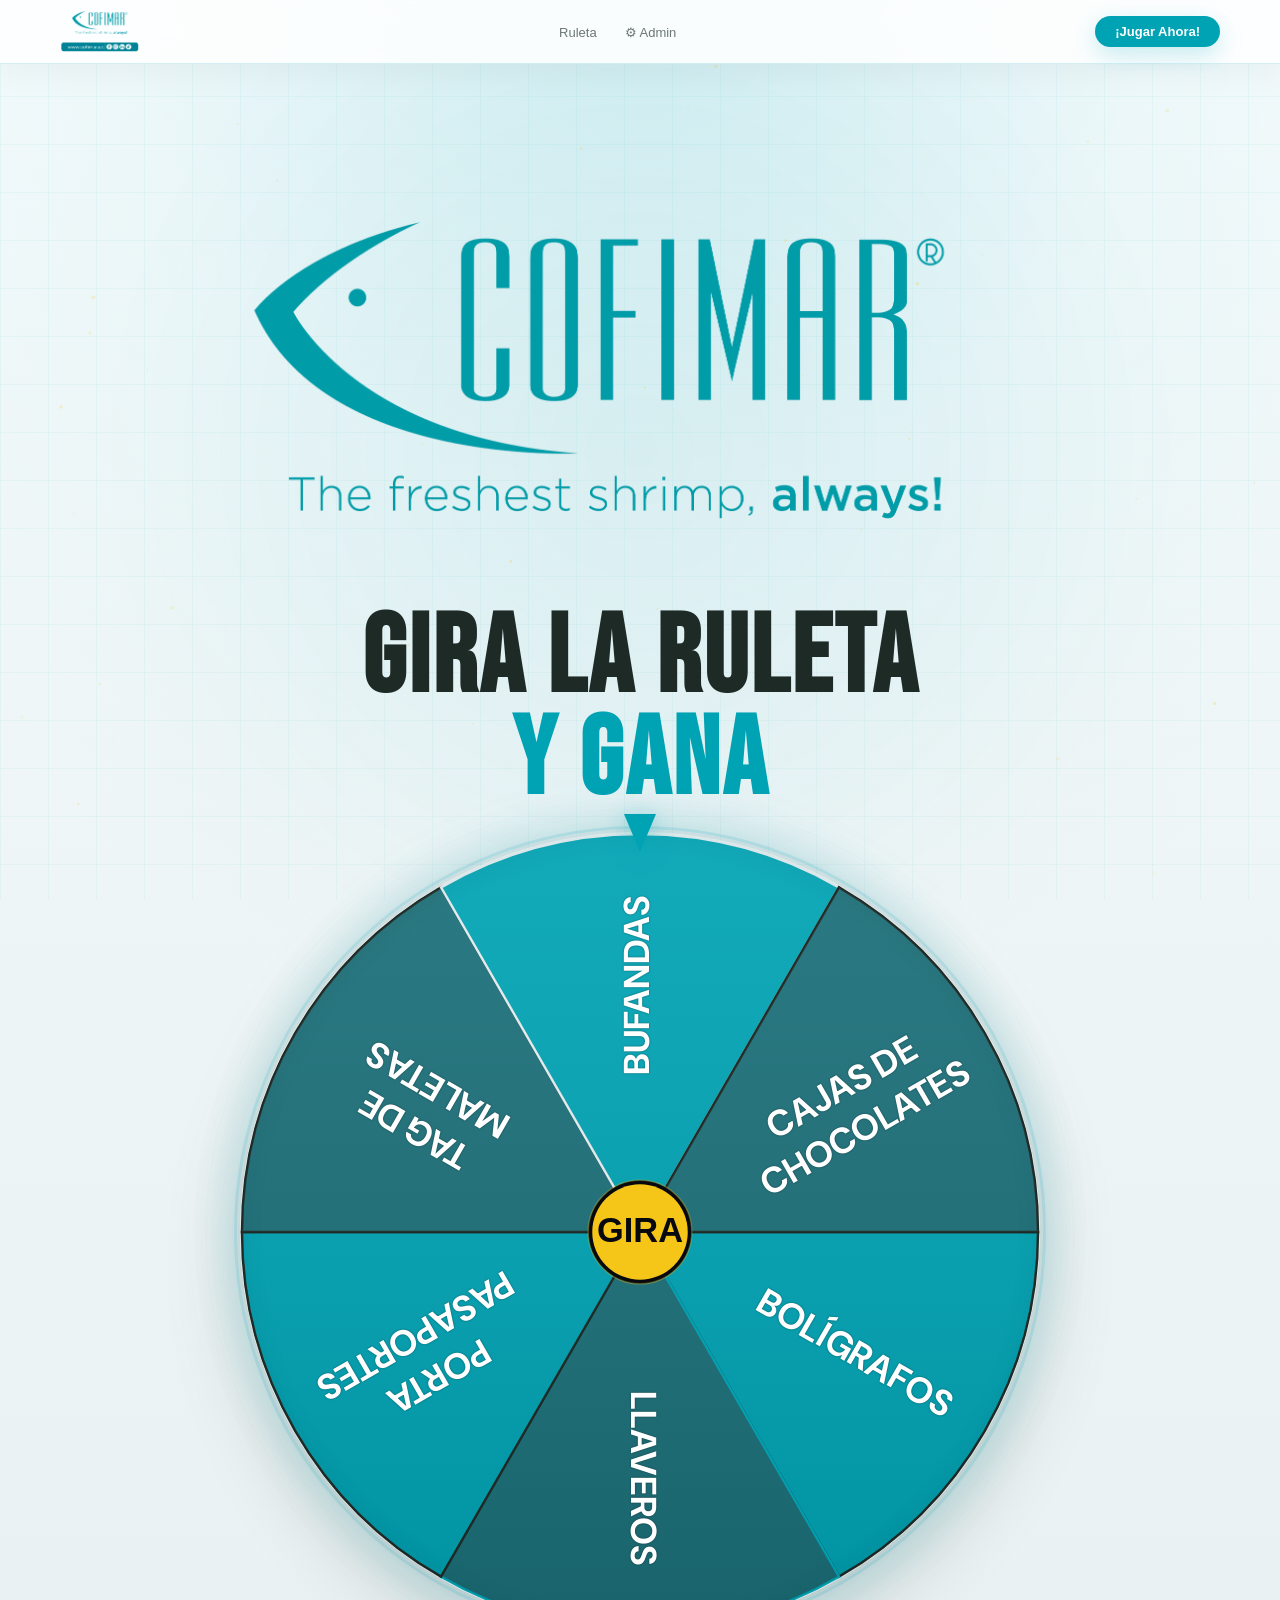
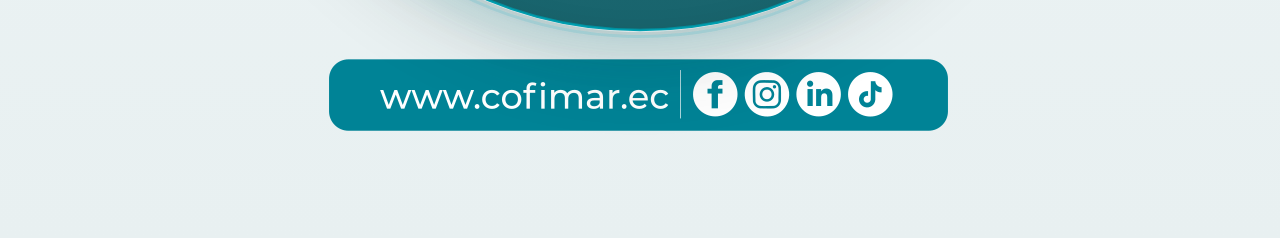
==== commit 3f97915d: "banner" ====
--- a/index.html
+++ b/index.html
@@ -48,7 +48,7 @@
     </div> -->
 
     <div class="wheel-logo">
-      <img src="Img/Logo-Cofimar.png" alt="Cofimar Logo">
+      <img src="Img/Logo-Cofimar-logo.png" alt="Cofimar Logo">
     </div>
 
     <h1 class="hero-title">GIRA LA RULETA<br><span class="gold"> Y GANA</span></h1>
@@ -65,9 +65,9 @@
       </div>
     </div>
 
-    <!-- <div class="wheel-logo">
-      <img src="Img/Logo-Cofimar.png" alt="Cofimar Logo">
-    </div> -->
+    <div class="wheel-logo">
+      <img src="Img/footerLogo.png" alt="Cofimar Logo">
+    </div>
 
     <div class="controls">
       <div class="side-logo">
